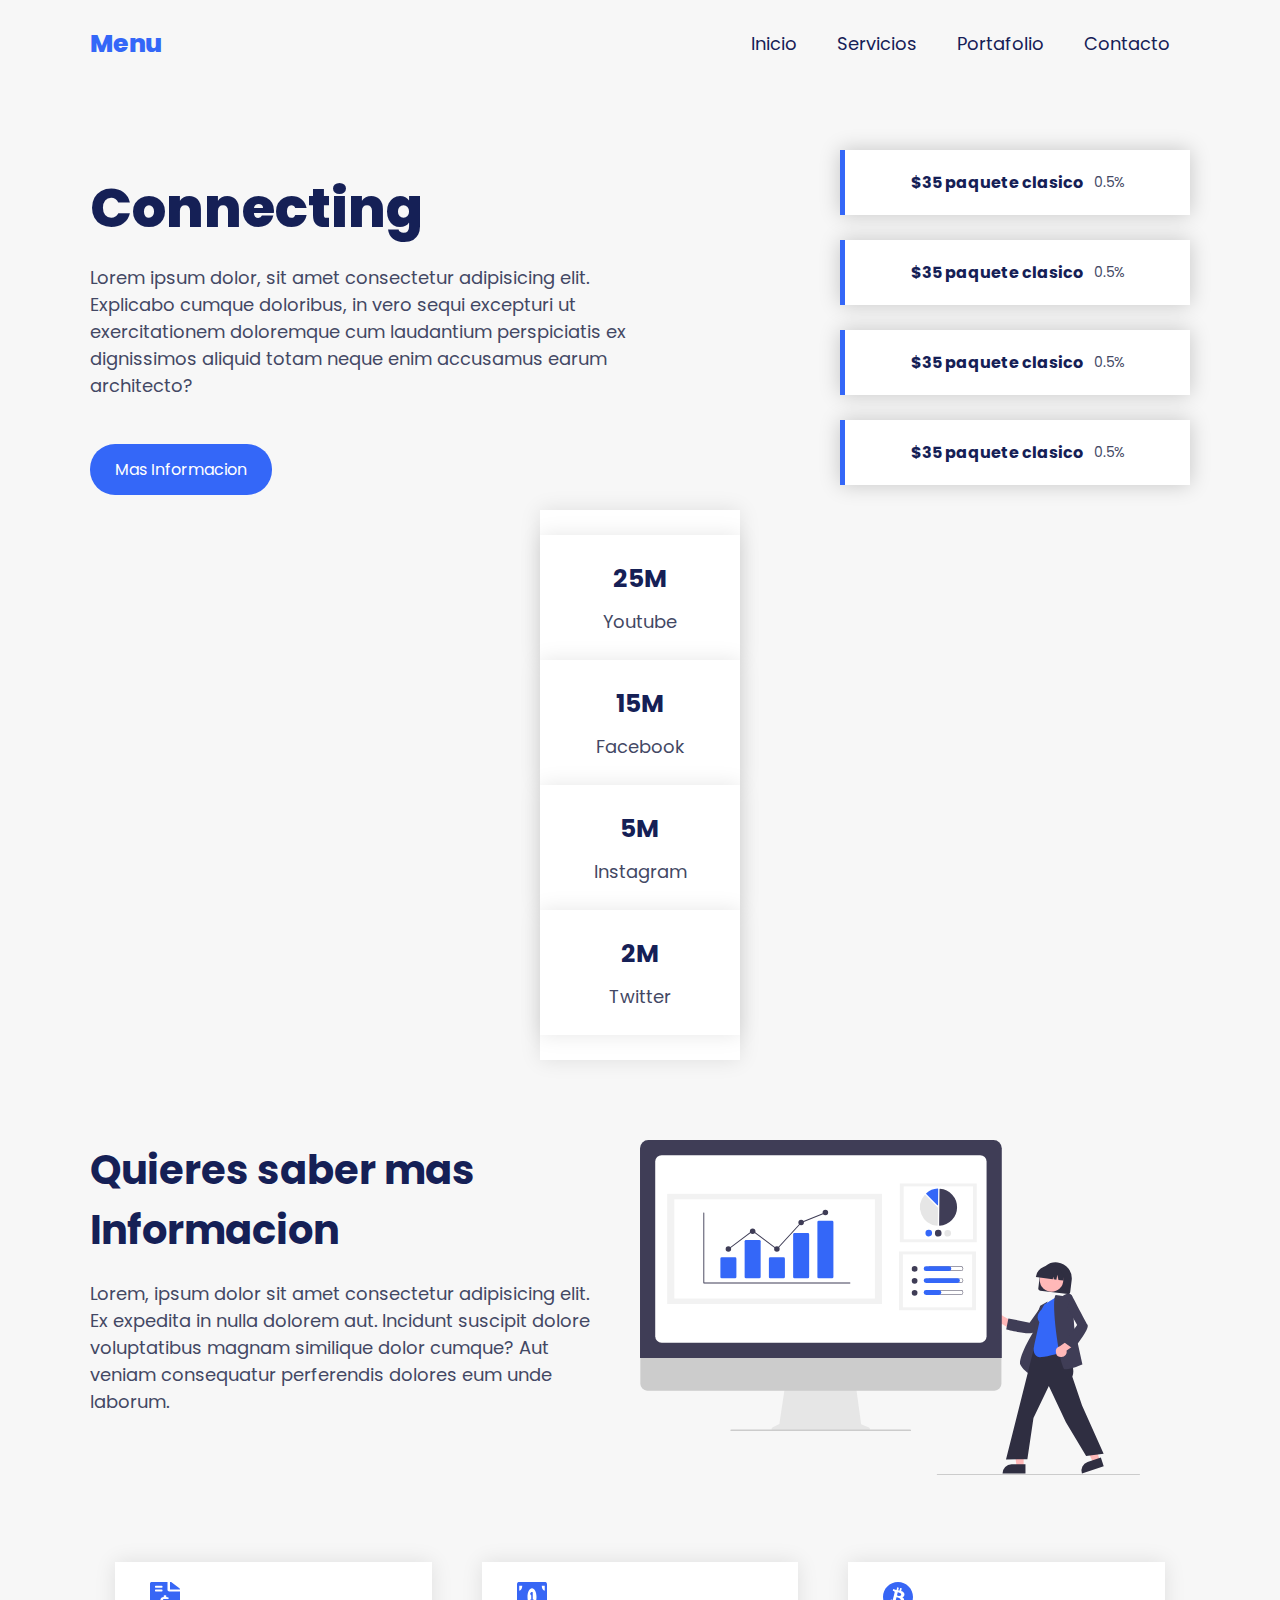
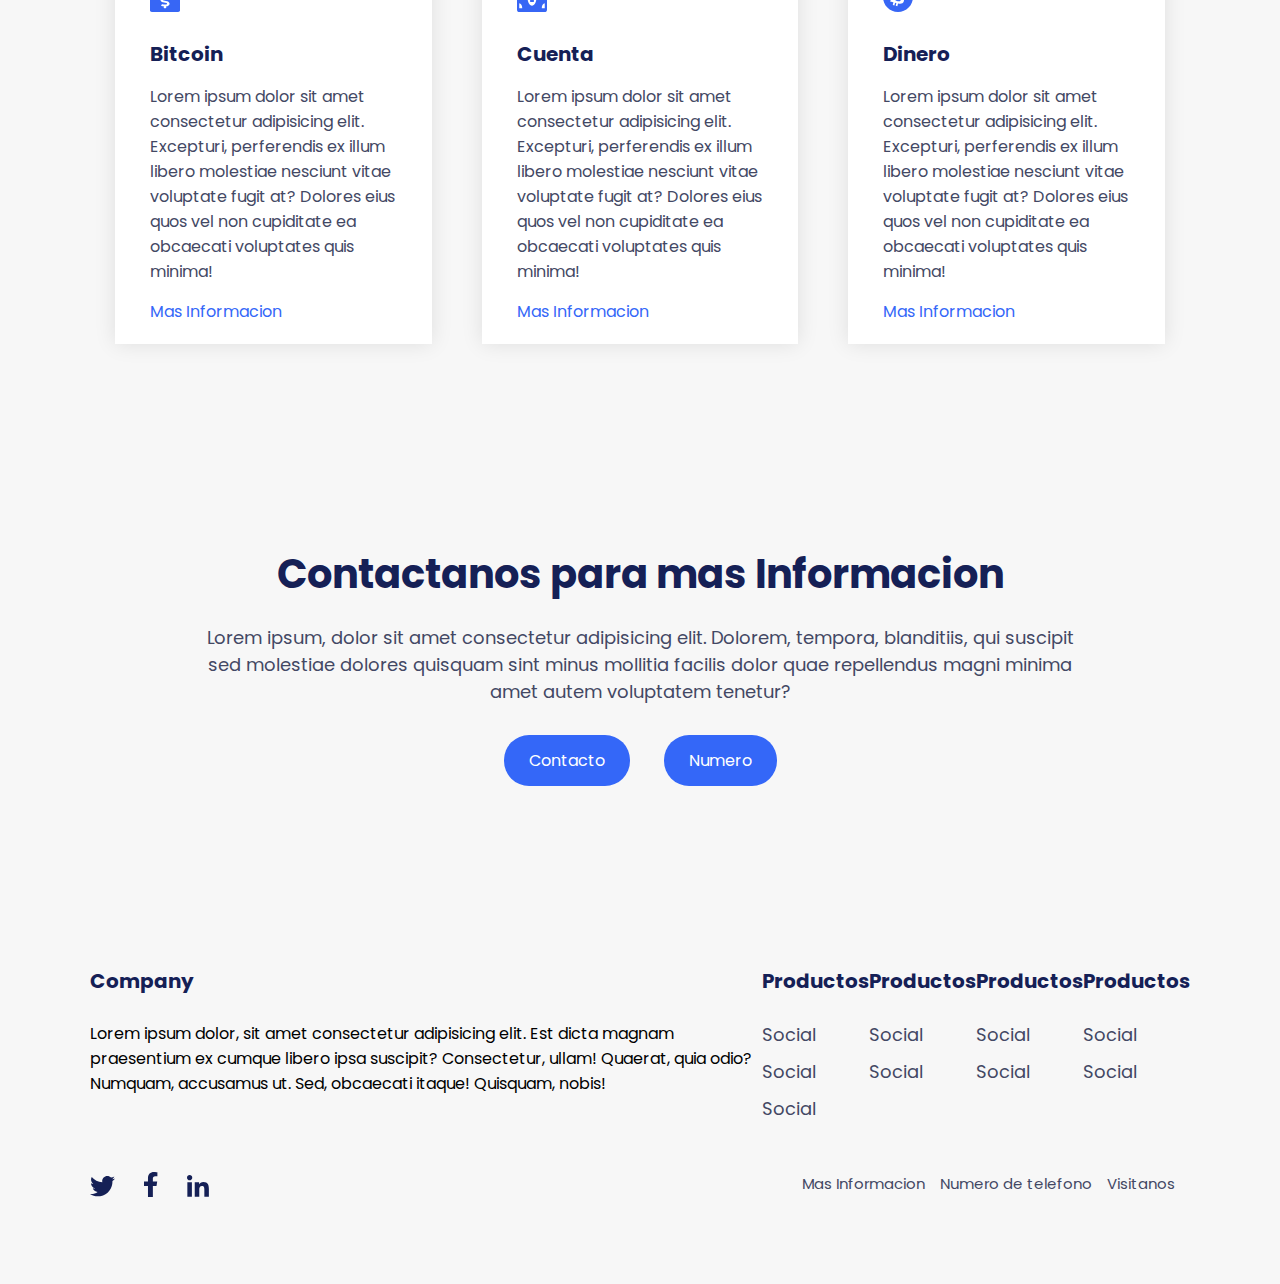
==== index.html @ b7a911ba "Se sube el proyecto" ====
<!DOCTYPE html>
<html lang="en">

<head>
    <meta charset="UTF-8">
    <meta name="viewport" content="width=device-width, initial-scale=1.0">
    <title>Document</title>
    <link rel="stylesheet" href="style.css">
</head>

<body>

    <header class="container">
        <div class="menu container">

            <a href="#" class="logo">Menu</a>
            <input type="checkbox" id="menu">
            <label for="menu">
                <img src="images/menu.svg" alt="">
            </label>
            <nav class="navbar">
                <ul>
                    <li><a href="#">Inicio</a></li>
                    <li><a href="#">Servicios</a></li>
                    <li><a href="#">Portafolio</a></li>
                    <li><a href="#">Contacto</a></li>
                </ul>

            </nav>
        </div>
        <div class="header-content">
            <div class="header-1">
                <h1>Connecting</h1>
                <p>
                    Lorem ipsum dolor, sit amet consectetur adipisicing elit. Explicabo cumque doloribus, in vero sequi
                    excepturi ut exercitationem doloremque cum laudantium perspiciatis ex dignissimos aliquid totam
                    neque enim accusamus earum architecto?
                </p>
                <a href="#" class="btn-1">Mas Informacion</a>
            </div>
            <div class="header-2">
                <div class="info">
                    <h3>$35 paquete clasico</h3>
                    <p>0.5%</p>
                </div>
                <div class="info">
                    <h3>$35 paquete clasico</h3>
                    <p>0.5%</p>
                </div>
                <div class="info">
                    <h3>$35 paquete clasico</h3>
                    <p>0.5%</p>
                </div>
                <div class="info">
                    <h3>$35 paquete clasico</h3>
                    <p>0.5%</p>
                </div>

            </div>

        </div>

    </header>

    <section class="user container">
        <div class="user">
            <h3>25M</h3>
            <p>Youtube</p>
        </div>
        <div class="user">
            <h3>15M</h3>
            <p>Facebook</p>
        </div>
        <div class="user">
            <h3>5M</h3>
            <p>Instagram</p>
        </div>
        <div class="user">
            <h3>2M</h3>
            <p>Twitter</p>
        </div>
    </section>

    <section class="nosotros container">
        <div class="nosotros-txt">
            <h2>Quieres saber mas Informacion</h2>
            <p>
                Lorem, ipsum dolor sit amet consectetur adipisicing elit. Ex expedita in nulla dolorem aut. Incidunt
                suscipit dolore voluptatibus magnam similique dolor cumque? Aut veniam consequatur perferendis dolores
                eum unde laborum.
            </p>
        </div>
        <div class="nosotros-img">
            <img src="images/sec1.svg" alt="">
        </div>
    </section>

    <main class="servicios container">

        <div class="servicio">
            <img src="images/1.svg" alt="">
            <h3>Bitcoin </h3>
            <p>Lorem ipsum dolor sit amet consectetur adipisicing elit. Excepturi, perferendis ex illum libero molestiae
                nesciunt vitae voluptate fugit at? Dolores eius quos vel non cupiditate ea obcaecati voluptates quis
                minima!</p>
                <a href="#">Mas Informacion</a>
        </div>
        <div class="servicio">
            <img src="images/2.svg" alt="">
            <h3>Cuenta </h3>
            <p>Lorem ipsum dolor sit amet consectetur adipisicing elit. Excepturi, perferendis ex illum libero molestiae
                nesciunt vitae voluptate fugit at? Dolores eius quos vel non cupiditate ea obcaecati voluptates quis
                minima!</p>
                <a href="#">Mas Informacion</a>
        </div>
        <div class="servicio">
            <img src="images/3.svg" alt="">
            <h3>Dinero </h3>
            <p>Lorem ipsum dolor sit amet consectetur adipisicing elit. Excepturi, perferendis ex illum libero molestiae
                nesciunt vitae voluptate fugit at? Dolores eius quos vel non cupiditate ea obcaecati voluptates quis
                minima!</p>
                <a href="#">Mas Informacion</a>
        </div>

    </main>

    <section class="contacto container">
        <div class="contacto-txt">
            <h2>Contactanos para mas Informacion</h2>
            <p>
                Lorem ipsum, dolor sit amet consectetur adipisicing elit. Dolorem, tempora, blanditiis, qui suscipit sed
                molestiae dolores quisquam sint minus mollitia facilis dolor quae repellendus magni minima amet autem
                voluptatem tenetur?
            </p>
            <div class="botones">
                <a href="#" class="btn-1">Contacto</a>
                <a href="#" class="btn-1">Numero</a>

            </div>

        </div>

    </section>

    <footer class="footer container">

        <div class="footer-txt">
            <div class="footer-1">
                <h3>Company</h3>
                <p>
                    Lorem ipsum dolor, sit amet consectetur adipisicing elit. Est dicta magnam praesentium ex cumque
                    libero ipsa suscipit? Consectetur, ullam! Quaerat, quia odio? Numquam, accusamus ut. Sed, obcaecati
                    itaque! Quisquam, nobis!
                </p>

            </div>
            <div class="footer-1">
                <h3>Productos</h3>
                <ul>
                    <li>Social</li>
                    <li>Social</li>
                    <li>Social</li>
                </ul>
            </div>
            <div class="footer-1">
                <h3>Productos</h3>
                <ul>
                    <li>Social</li>
                    <li>Social</li>
                </ul>
            </div>
            <div class="footer-1">
                <h3>Productos</h3>
                <ul>
                    <li>Social</li>
                    <li>Social</li>
                </ul>
            </div>
            <div class="footer-1">
                <h3>Productos</h3>
                <ul>
                    <li>Social</li>
                    <li>Social</li>
                </ul>
            </div>

        </div>
        <div class="footer-social">
            <div class="social-img">
                <img src="images/s1.svg" alt="">
                <img src="images/s2.svg" alt="">
                <img src="images/s3.svg" alt="">
            </div>
            <div class="social-txt">
                <p>Mas Informacion</p>
                <p>Numero de telefono</p>
                <p>Visitanos</p>
            </div>

        </div>
    </footer>










</body>

</html>
---- style.css ----
@import url('https://fonts.googleapis.com/css2?family=Poppins:wght@400;500;600&display=swap');

*{
    margin: 0;
    padding: 0;
    box-sizing: border-box;
    text-decoration: none;
    list-style: none;
}

body{
    background-color: #f7f7f7;
    font-family: "Poppins", serif;
}
.container{
    max-width: 1100px;
    margin: 0 auto;
}
.menu{
    position: absolute;
    top: 10px;
    left: 0;
    right: 0;
    display: flex;
    align-items: center;
    justify-content: space-between;
    z-index: 1000;   
}
.menu .logo{
    font-weight: 800;
    font-size: 25px;
    color: #3467f8;

}

.menu .navbar ul li{
    position: relative;
    float: left;  
}
.menu .navbar ul li a{
    font-size: 18px;
    padding: 20px;
    color: #152056;
    display: block;

}
.menu .navbar ul li a:hover{
    color: #3467f8;

}
#menu{
    display: none;

}
.menu-icono{
    width: 25px;

}
.menu label{
    cursor: pointer;
    display: none;
}
.header-content{
    display: flex;
    align-items: center;
    margin-top: 150px;
}

.header-1{
    width: 50%;

}
.header-1 h1{
    font-size: 55px;
    font-weight: 800;
    color: #152056;
    margin-bottom: 15px;

}
.header-1 p{
    font-size: 18px;
    color: #434864;
}
.btn-1{
    display: inline-block;
    padding: 13px 25px;
    background-color: #3467f8;
    border-radius: 25px;
    color: #ffffff;
    margin-top: 45px;
}
.header-2{
    display: flex;
    flex-direction: column;
    align-items: flex-end;
    width: 50%;
}
.info{
    display: flex;
    align-items: center;
    justify-content: center;
    background-color: #ffffff;
    padding: 20px;
    margin-bottom: 25px;
    width: 350px;
    box-shadow: 0 0 20px rgba(0, 0, 0, 0.2);
    border-left: 5px solid #3467f8;
}
.info h3{
    font-size: 16px;
    margin-right: 10px;
    color: #152056;
}
.info p{
    font-size: 14px;
    color: #434864;
}
.users{
    display: flex;
    justify-content: space-between;
    padding: 150px 0px;
}
.user{
    background-color: #ffffff;
    text-align: center;
    padding: 25px 0px;
    width: 200px;
    box-shadow: 0 0 20px rgba(0, 0, 0, 0.1);
}
.user h3{
    font-size: 25px;
    color: #152056;
    margin-bottom: 10px;
}
.user p{
    font-size: 18px;
    color: #434864;
}
.nosotros{
    display: flex;
    padding: 80px 0px;
}
.nosotros-txt{
    width: 50%;
    padding-right: 50px;
}
.nosotros-txt h2{
    font-size: 40px;
    color: #152056;
    margin-bottom: 20px;
}
.nosotros-txt p{
    font-size: 18px;
    color: #434864;
}
.nosotros-img{
    width: 50px;
}
.nosotros-img img{
    width: 500px;  
}
.servicios{
    display: flex;
    justify-content: space-between;
    padding-bottom: 100px;
}
.servicio{
    padding: 20px 35px;
    margin: 0px 25px;
    background-color: #ffffff;
    box-shadow: 0 0 20px rgba(0, 0, 0, 0.1);
}
.servicio img{
    width: 30px;
    margin-bottom: 20px;
}
.servicio h3{
    font-size: 20px;
    color: #152056;
    margin-bottom: 15px;
}
.servicio p{
    font-size: 16px;
    color: #434864;
    margin-bottom: 15px;
}
.servicio a{
    color: #3467f8;
}
.contacto{
    padding: 100px;
}
.contacto-txt{
    text-align: center;
}
.contacto-txt h2{
    font-size: 40px;
    color: #152056;
    margin-bottom: 20px;
}
.contacto-txt p{
    font-size: 18px;
    color: #434864;
    margin-bottom: 30px;
}
.botones a{
    margin: 0px 15px;
}
.footer{
    padding: 80px 0px;
}
.footer-txt{
    display: flex;
    justify-content: space-between;
    margin-bottom: 25px;
}
.footer-txt h3{
    font-size: 20px;
    color: #152056;
    margin-bottom: 25px;
}
.footer-txt ul li{
    font-size: 18px;
    color: #434864;
    margin-bottom: 10px;
}
.footer-social{
    display: flex;
    justify-content: space-between;
    margin-top: 40px;
}
.social-img img{
    margin-right: 25px;
}
.social-txt{
    display: flex;
}
.social-txt p{
    font-size: 15px;
    color: #434864;
    margin-right: 15px;
}
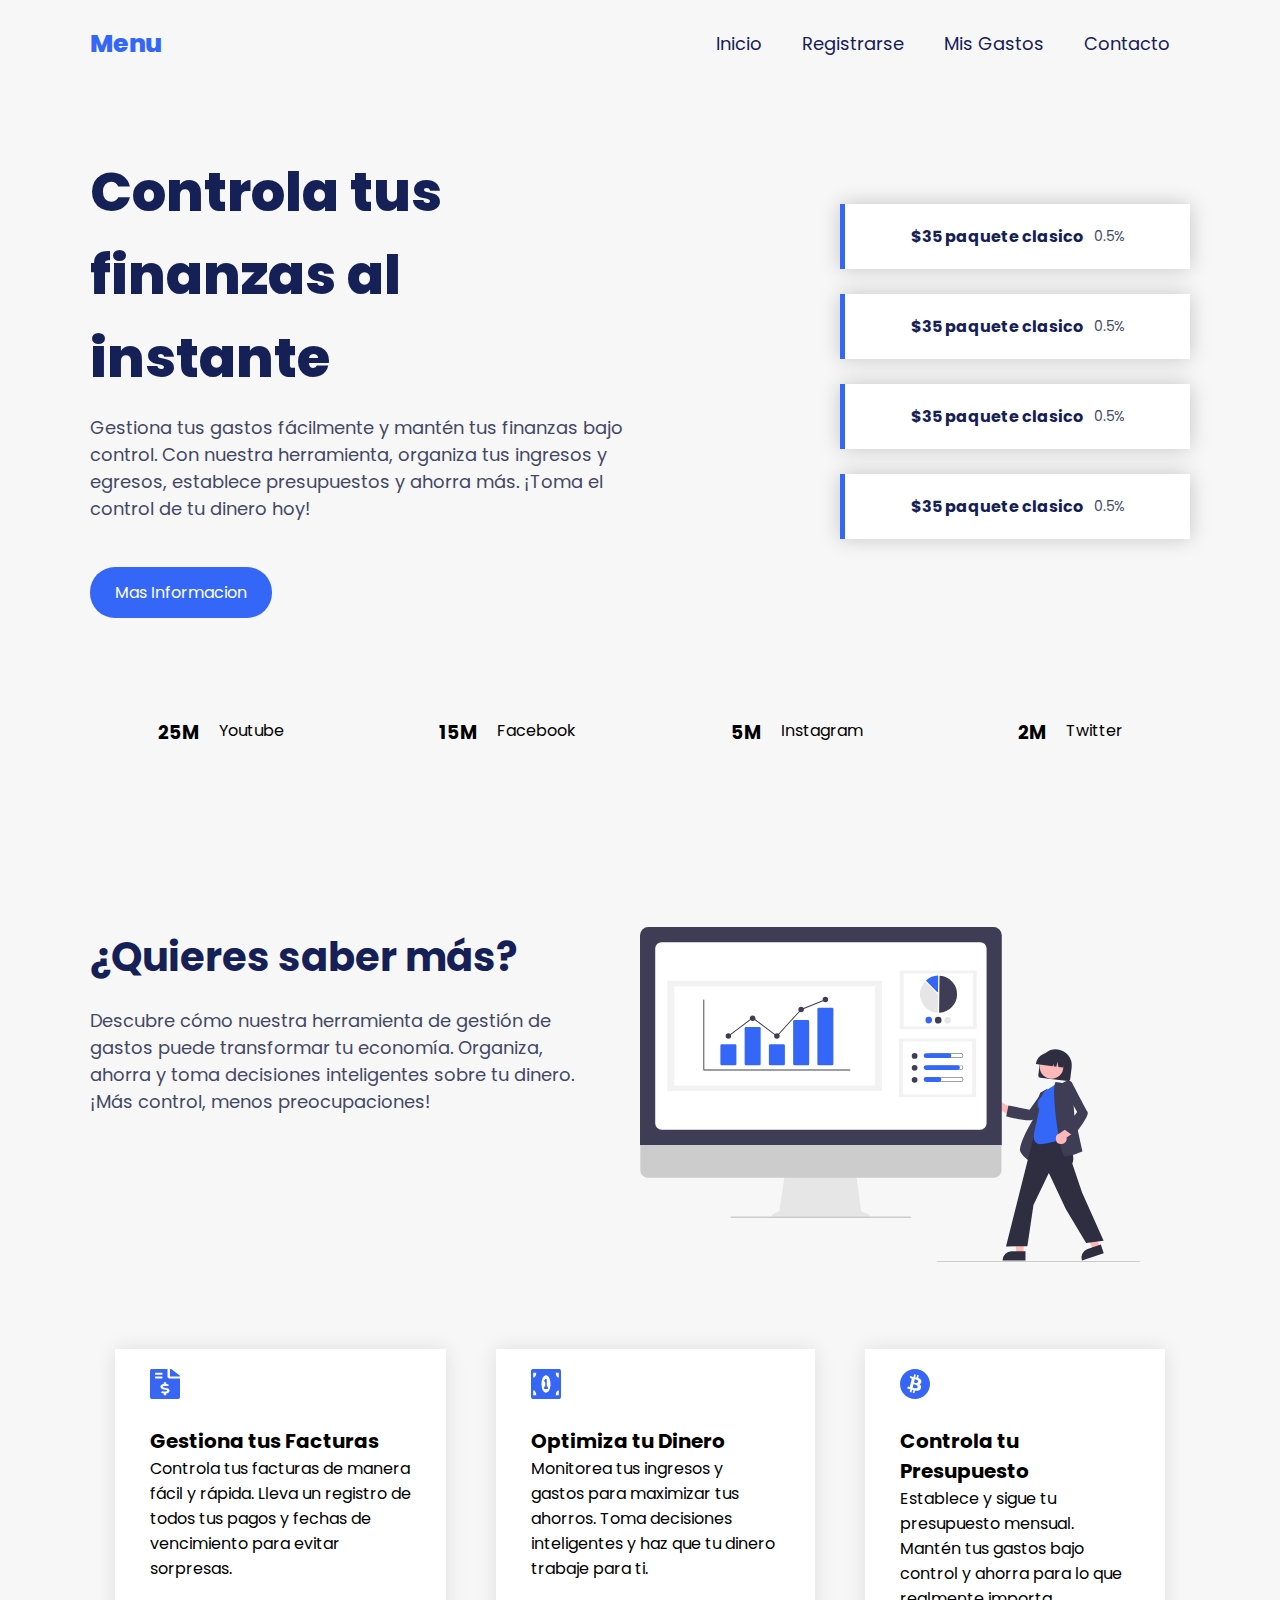
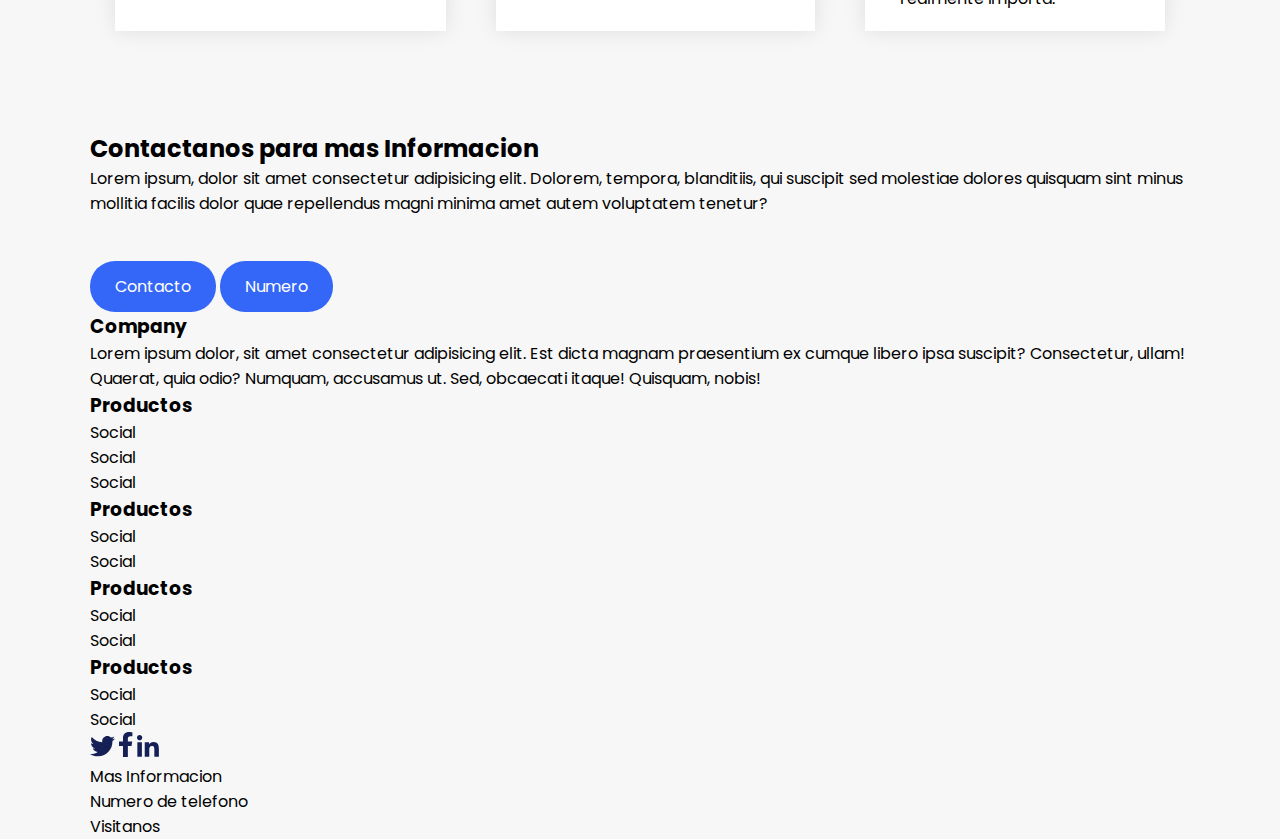
==== commit d33f52d7: "Se sube formulario" ====
--- a/index.html
+++ b/index.html
@@ -21,8 +21,8 @@
             <nav class="navbar">
                 <ul>
                     <li><a href="#">Inicio</a></li>
-                    <li><a href="#">Servicios</a></li>
-                    <li><a href="#">Portafolio</a></li>
+                    <li><a href="./login/login.html">Registrarse</a></li>
+                    <li><a href="#">Mis Gastos</a></li>
                     <li><a href="#">Contacto</a></li>
                 </ul>
 
@@ -30,11 +30,10 @@
         </div>
         <div class="header-content">
             <div class="header-1">
-                <h1>Connecting</h1>
+                <h1>Controla tus finanzas al instante</h1>
                 <p>
-                    Lorem ipsum dolor, sit amet consectetur adipisicing elit. Explicabo cumque doloribus, in vero sequi
-                    excepturi ut exercitationem doloremque cum laudantium perspiciatis ex dignissimos aliquid totam
-                    neque enim accusamus earum architecto?
+                    Gestiona tus gastos fácilmente y mantén tus finanzas bajo control. Con nuestra herramienta, organiza
+                    tus ingresos y egresos, establece presupuestos y ahorra más. ¡Toma el control de tu dinero hoy!
                 </p>
                 <a href="#" class="btn-1">Mas Informacion</a>
             </div>
@@ -62,20 +61,20 @@
 
     </header>
 
-    <section class="user container">
-        <div class="user">
+    <section class="users container">
+        <div class="users">
             <h3>25M</h3>
             <p>Youtube</p>
         </div>
-        <div class="user">
+        <div class="users">
             <h3>15M</h3>
             <p>Facebook</p>
         </div>
-        <div class="user">
+        <div class="users">
             <h3>5M</h3>
             <p>Instagram</p>
         </div>
-        <div class="user">
+        <div class="users">
             <h3>2M</h3>
             <p>Twitter</p>
         </div>
@@ -83,11 +82,10 @@
 
     <section class="nosotros container">
         <div class="nosotros-txt">
-            <h2>Quieres saber mas Informacion</h2>
+            <h2>¿Quieres saber más?</h2>
             <p>
-                Lorem, ipsum dolor sit amet consectetur adipisicing elit. Ex expedita in nulla dolorem aut. Incidunt
-                suscipit dolore voluptatibus magnam similique dolor cumque? Aut veniam consequatur perferendis dolores
-                eum unde laborum.
+                Descubre cómo nuestra herramienta de gestión de gastos puede transformar tu economía. Organiza, ahorra y
+                toma decisiones inteligentes sobre tu dinero. ¡Más control, menos preocupaciones!
             </p>
         </div>
         <div class="nosotros-img">
@@ -99,27 +97,21 @@
 
         <div class="servicio">
             <img src="images/1.svg" alt="">
-            <h3>Bitcoin </h3>
-            <p>Lorem ipsum dolor sit amet consectetur adipisicing elit. Excepturi, perferendis ex illum libero molestiae
-                nesciunt vitae voluptate fugit at? Dolores eius quos vel non cupiditate ea obcaecati voluptates quis
-                minima!</p>
-                <a href="#">Mas Informacion</a>
+            <h3>Gestiona tus Facturas </h3>
+            <p>Controla tus facturas de manera fácil y rápida. Lleva un registro de todos tus pagos y fechas de vencimiento para evitar sorpresas.</p>
+            <a href="#"></a>
         </div>
         <div class="servicio">
             <img src="images/2.svg" alt="">
-            <h3>Cuenta </h3>
-            <p>Lorem ipsum dolor sit amet consectetur adipisicing elit. Excepturi, perferendis ex illum libero molestiae
-                nesciunt vitae voluptate fugit at? Dolores eius quos vel non cupiditate ea obcaecati voluptates quis
-                minima!</p>
-                <a href="#">Mas Informacion</a>
+            <h3>Optimiza tu Dinero</h3>
+            <p>Monitorea tus ingresos y gastos para maximizar tus ahorros. Toma decisiones inteligentes y haz que tu dinero trabaje para ti.</p>
+            <a href="#"></a>
         </div>
         <div class="servicio">
             <img src="images/3.svg" alt="">
-            <h3>Dinero </h3>
-            <p>Lorem ipsum dolor sit amet consectetur adipisicing elit. Excepturi, perferendis ex illum libero molestiae
-                nesciunt vitae voluptate fugit at? Dolores eius quos vel non cupiditate ea obcaecati voluptates quis
-                minima!</p>
-                <a href="#">Mas Informacion</a>
+            <h3>Controla tu Presupuesto </h3>
+            <p>Establece y sigue tu presupuesto mensual. Mantén tus gastos bajo control y ahorra para lo que realmente importa.</p>
+            <a href="#"></a>
         </div>
 
     </main>
--- a/style.css
+++ b/style.css
@@ -1,6 +1,6 @@
-@import url('https://fonts.googleapis.com/css2?family=Poppins:wght@400;500;600&display=swap');
-
-*{
+@import url('https://fonts.googleapis.com/css2?family=Poppins:wght@400;500;600&display=swap'); 
+
+* {
     margin: 0;
     padding: 0;
     box-sizing: border-box;
@@ -8,15 +8,17 @@
     list-style: none;
 }
 
-body{
+body {
     background-color: #f7f7f7;
     font-family: "Poppins", serif;
 }
-.container{
+
+.container {
     max-width: 1100px;
     margin: 0 auto;
 }
-.menu{
+
+.menu {
     position: absolute;
     top: 10px;
     left: 0;
@@ -24,64 +26,67 @@
     display: flex;
     align-items: center;
     justify-content: space-between;
-    z-index: 1000;   
-}
-.menu .logo{
+    z-index: 1000;
+}
+
+.menu .logo {
     font-weight: 800;
     font-size: 25px;
     color: #3467f8;
-
-}
-
-.menu .navbar ul li{
+}
+
+.menu .navbar ul li {
     position: relative;
-    float: left;  
-}
-.menu .navbar ul li a{
+    float: left;
+}
+
+.menu .navbar ul li a {
     font-size: 18px;
     padding: 20px;
     color: #152056;
     display: block;
-
-}
-.menu .navbar ul li a:hover{
+}
+
+.menu .navbar ul li a:hover {
     color: #3467f8;
-
-}
-#menu{
+}
+
+#menu {
     display: none;
-
-}
-.menu-icono{
+}
+
+.menu-icono {
     width: 25px;
-
-}
-.menu label{
+}
+
+.menu label {
     cursor: pointer;
     display: none;
 }
-.header-content{
+
+.header-content {
     display: flex;
     align-items: center;
     margin-top: 150px;
 }
 
-.header-1{
+.header-1 {
     width: 50%;
-
-}
-.header-1 h1{
+}
+
+.header-1 h1 {
     font-size: 55px;
     font-weight: 800;
     color: #152056;
     margin-bottom: 15px;
-
-}
-.header-1 p{
-    font-size: 18px;
-    color: #434864;
-}
-.btn-1{
+}
+
+.header-1 p {
+    font-size: 18px;
+    color: #434864;
+}
+
+.btn-1 {
     display: inline-block;
     padding: 13px 25px;
     background-color: #3467f8;
@@ -89,13 +94,19 @@
     color: #ffffff;
     margin-top: 45px;
 }
-.header-2{
+
+.btn-1:hover {
+    background-color: #152056;
+}
+
+.header-2 {
     display: flex;
     flex-direction: column;
     align-items: flex-end;
     width: 50%;
 }
-.info{
+
+.info {
     display: flex;
     align-items: center;
     justify-content: center;
@@ -106,138 +117,93 @@
     box-shadow: 0 0 20px rgba(0, 0, 0, 0.2);
     border-left: 5px solid #3467f8;
 }
-.info h3{
+
+.info h3 {
     font-size: 16px;
     margin-right: 10px;
     color: #152056;
 }
-.info p{
+
+.info p {
     font-size: 14px;
     color: #434864;
 }
-.users{
-    display: flex;
-    justify-content: space-between;
-    padding: 150px 0px;
-}
-.user{
+
+/* Sección de usuarios organizada correctamente */
+.users {
+    display: flex;
+    justify-content: space-around; /* Distribuye los usuarios de forma equitativa */
+    flex-wrap: wrap; /* Permite que los elementos se ajusten en varias filas si es necesario */
+    gap: 20px; /* Agrega un espacio uniforme entre los elementos */
+    padding: 50px 0px;
+}
+
+.user {
     background-color: #ffffff;
     text-align: center;
     padding: 25px 0px;
-    width: 200px;
+    width: 220px; /* Ajusta el tamaño para que no se monten */
     box-shadow: 0 0 20px rgba(0, 0, 0, 0.1);
 }
-.user h3{
+
+.user h3 {
     font-size: 25px;
     color: #152056;
     margin-bottom: 10px;
 }
-.user p{
-    font-size: 18px;
-    color: #434864;
-}
-.nosotros{
+
+.user p {
+    font-size: 18px;
+    color: #434864;
+}
+
+.nosotros {
     display: flex;
     padding: 80px 0px;
 }
-.nosotros-txt{
+
+.nosotros-txt {
     width: 50%;
     padding-right: 50px;
 }
-.nosotros-txt h2{
+
+.nosotros-txt h2 {
     font-size: 40px;
     color: #152056;
     margin-bottom: 20px;
 }
-.nosotros-txt p{
-    font-size: 18px;
-    color: #434864;
-}
-.nosotros-img{
+
+.nosotros-txt p {
+    font-size: 18px;
+    color: #434864;
+}
+
+.nosotros-img {
     width: 50px;
 }
-.nosotros-img img{
-    width: 500px;  
-}
-.servicios{
+
+.nosotros-img img {
+    width: 500px;
+}
+
+.servicios {
     display: flex;
     justify-content: space-between;
     padding-bottom: 100px;
 }
-.servicio{
+
+.servicio {
     padding: 20px 35px;
     margin: 0px 25px;
     background-color: #ffffff;
     box-shadow: 0 0 20px rgba(0, 0, 0, 0.1);
 }
-.servicio img{
+
+.servicio img {
     width: 30px;
     margin-bottom: 20px;
 }
-.servicio h3{
+
+.servicio h3 {
     font-size: 20px;
-    color: #152056;
-    margin-bottom: 15px;
-}
-.servicio p{
-    font-size: 16px;
-    color: #434864;
-    margin-bottom: 15px;
-}
-.servicio a{
-    color: #3467f8;
-}
-.contacto{
-    padding: 100px;
-}
-.contacto-txt{
-    text-align: center;
-}
-.contacto-txt h2{
-    font-size: 40px;
-    color: #152056;
-    margin-bottom: 20px;
-}
-.contacto-txt p{
-    font-size: 18px;
-    color: #434864;
-    margin-bottom: 30px;
-}
-.botones a{
-    margin: 0px 15px;
-}
-.footer{
-    padding: 80px 0px;
-}
-.footer-txt{
-    display: flex;
-    justify-content: space-between;
-    margin-bottom: 25px;
-}
-.footer-txt h3{
-    font-size: 20px;
-    color: #152056;
-    margin-bottom: 25px;
-}
-.footer-txt ul li{
-    font-size: 18px;
-    color: #434864;
-    margin-bottom: 10px;
-}
-.footer-social{
-    display: flex;
-    justify-content: space-between;
-    margin-top: 40px;
-}
-.social-img img{
-    margin-right: 25px;
-}
-.social-txt{
-    display: flex;
-}
-.social-txt p{
-    font-size: 15px;
-    color: #434864;
-    margin-right: 15px;
-}
-
+}
